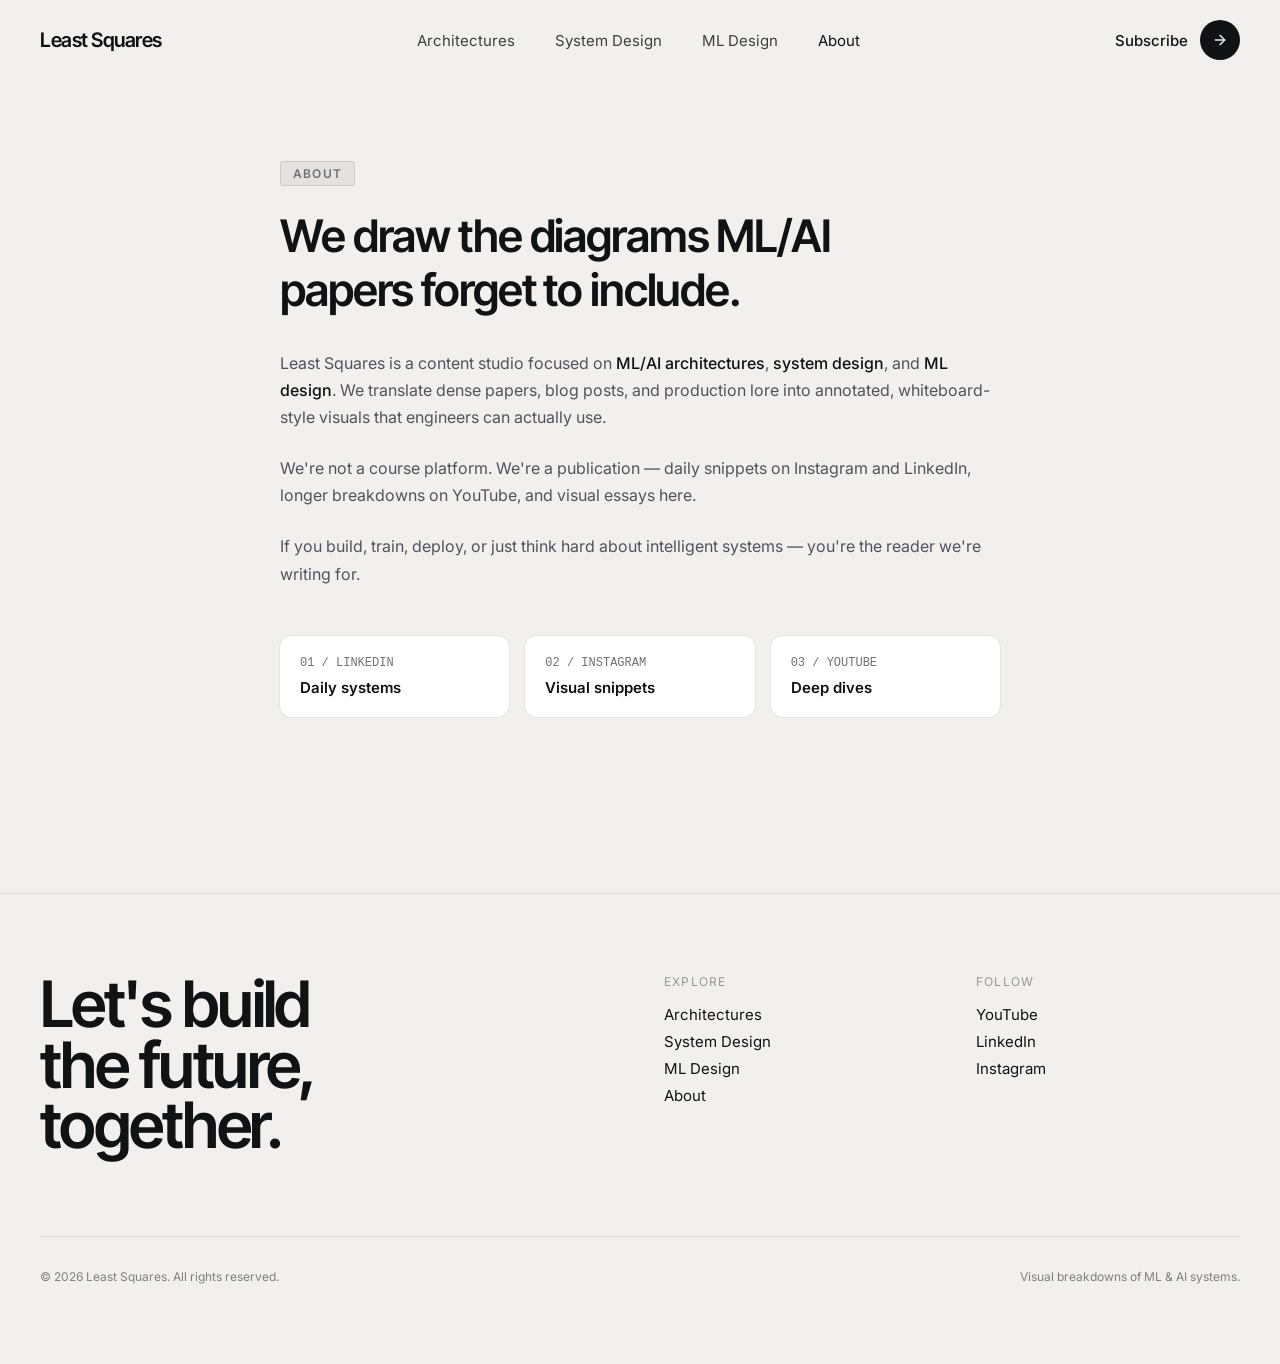
==== about.html @ 5fd036bb "[Revamped]: Revamp entire website" ====
<!DOCTYPE html>
<html lang="en">
<head>
  <meta charset="UTF-8" />
  <meta name="viewport" content="width=device-width, initial-scale=1.0" />
  <title>About — Least Squares</title>
  <meta name="description" content="Least Squares is a visual content brand for ML/AI engineers — architectures, system design and ML design, broken down on whiteboards." />
  <meta property="og:title" content="About — Least Squares" />
  <meta property="og:description" content="Visual ML/AI content for engineers and researchers." />
  <meta property="og:url" content="/about" />
  <link rel="canonical" href="/about" />
  <link rel="stylesheet" href="styles.css" />
</head>
<body>

<!-- HEADER -->
<header class="site-header">
  <div class="inner">
    <a href="index.html" class="logo font-display">Least Squares</a>
    <nav>
      <a href="architectures.html">Architectures</a>
      <a href="system-design.html">System Design</a>
      <a href="ml-design.html">ML Design</a>
      <a href="about.html" class="active">About</a>
    </nav>
    <a href="https://www.youtube.com/" target="_blank" rel="noreferrer" class="subscribe-btn">
      <span class="subscribe-label">Subscribe</span>
      <span class="icon-circle">
        <svg class="icon-arrow-right" viewBox="0 0 24 24"><line x1="5" y1="12" x2="19" y2="12"/><polyline points="12 5 19 12 12 19"/></svg>
      </span>
    </a>
    <button class="mobile-menu-btn" id="menuBtn" aria-label="Toggle menu">
      <span></span><span></span><span></span>
    </button>
  </div>
  <nav class="mobile-nav" id="mobileNav">
    <a href="architectures.html">Architectures</a>
    <a href="system-design.html">System Design</a>
    <a href="ml-design.html">ML Design</a>
    <a href="about.html">About</a>
    <a href="https://www.youtube.com/" target="_blank" rel="noreferrer">Subscribe →</a>
  </nav>
</header>

<!-- MAIN -->
<div class="page-wrapper about-page">
  <main>
    <section>
      <div class="about-inner">
        <span class="about-badge">About</span>
        <h1>We draw the diagrams ML/AI papers forget to include.</h1>
        <div class="about-body">
          <p>
            Least Squares is a content studio focused on
            <span class="highlight">ML/AI architectures</span>,
            <span class="highlight">system design</span>, and
            <span class="highlight">ML design</span>. We translate dense papers, blog posts, and production lore into annotated, whiteboard-style visuals that engineers can actually use.
          </p>
          <p>
            We're not a course platform. We're a publication — daily snippets on Instagram and LinkedIn, longer breakdowns on YouTube, and visual essays here.
          </p>
          <p>
            If you build, train, deploy, or just think hard about intelligent systems — you're the reader we're writing for.
          </p>
        </div>

        <div class="about-channels">
          <a href="https://www.linkedin.com/" target="_blank" rel="noreferrer" class="channel-card">
            <div class="channel-num">01 / LINKEDIN</div>
            <div class="channel-label">Daily systems</div>
          </a>
          <a href="https://www.instagram.com/" target="_blank" rel="noreferrer" class="channel-card">
            <div class="channel-num">02 / INSTAGRAM</div>
            <div class="channel-label">Visual snippets</div>
          </a>
          <a href="https://www.youtube.com/" target="_blank" rel="noreferrer" class="channel-card">
            <div class="channel-num">03 / YOUTUBE</div>
            <div class="channel-label">Deep dives</div>
          </a>
        </div>
      </div>
    </section>
  </main>

  <!-- FOOTER -->
  <footer class="site-footer">
    <div class="inner">
      <div class="footer-grid">
        <div class="footer-brand">
          <h2 class="font-display">Let's build<br>the future,<br>together.</h2>
        </div>
        <div class="footer-col">
          <p class="footer-col-label">Explore</p>
          <ul>
            <li><a href="architectures.html">Architectures</a></li>
            <li><a href="system-design.html">System Design</a></li>
            <li><a href="ml-design.html">ML Design</a></li>
            <li><a href="about.html">About</a></li>
          </ul>
        </div>
        <div class="footer-col">
          <p class="footer-col-label">Follow</p>
          <ul>
            <li><a href="https://www.youtube.com/" target="_blank" rel="noreferrer">YouTube</a></li>
            <li><a href="https://www.linkedin.com/" target="_blank" rel="noreferrer">LinkedIn</a></li>
            <li><a href="https://www.instagram.com/" target="_blank" rel="noreferrer">Instagram</a></li>
          </ul>
        </div>
      </div>
      <div class="footer-bottom">
        <p id="footer-year">© 2026 Least Squares. All rights reserved.</p>
        <p>Visual breakdowns of ML &amp; AI systems.</p>
      </div>
    </div>
  </footer>
</div>

<script>
  document.getElementById('menuBtn').addEventListener('click', function() {
    document.getElementById('mobileNav').classList.toggle('open');
  });
  document.getElementById('footer-year').textContent =
    '© ' + new Date().getFullYear() + ' Least Squares. All rights reserved.';
</script>
</body>
</html>
---- styles.css ----
@import url("https://fonts.googleapis.com/css2?family=Inter+Tight:wght@400;500;600;700;800&family=Inter:wght@400;500;600&display=swap");

*, *::before, *::after {
  box-sizing: border-box;
  margin: 0;
  padding: 0;
}

:root {
  --ink: oklch(0.18 0.005 270);
  --paper: oklch(0.955 0.003 80);
  --muted-paper: oklch(0.92 0.004 80);
  --marker: oklch(0.55 0.005 270);
  --border: oklch(0.86 0.004 80);
  --font-sans: "Inter", ui-sans-serif, system-ui, sans-serif;
  --font-display: "Inter Tight", ui-sans-serif, system-ui, sans-serif;
  --radius: 0.625rem;
}

html, body {
  background-color: var(--paper);
  color: var(--ink);
  font-family: var(--font-sans);
  -webkit-font-smoothing: antialiased;
  min-height: 100vh;
}

a {
  color: inherit;
  text-decoration: none;
}

img {
  display: block;
  max-width: 100%;
}

ul {
  list-style: none;
}

/* Utilities */
.font-display {
  font-family: var(--font-display);
  letter-spacing: -0.025em;
}

.editorial-headline {
  font-family: var(--font-display);
  font-weight: 600;
  letter-spacing: -0.04em;
  line-height: 0.95;
}

/* --- HEADER --- */
.site-header {
  width: 100%;
  position: sticky;
  top: 0;
  z-index: 50;
  background: color-mix(in oklch, var(--paper) 85%, transparent);
  backdrop-filter: blur(12px);
  -webkit-backdrop-filter: blur(12px);
  border-bottom: 1px solid transparent;
}

.site-header .inner {
  max-width: 1400px;
  margin: 0 auto;
  padding: 0 2.5rem;
  height: 5rem;
  display: flex;
  align-items: center;
  justify-content: space-between;
}

.site-header .logo {
  font-family: var(--font-display);
  font-size: 1.25rem;
  font-weight: 600;
  letter-spacing: -0.025em;
}

.site-header .inner nav {
  display: flex;
  align-items: center;
  gap: 2.5rem;
  font-size: 0.9375rem;
  color: color-mix(in oklch, var(--ink) 80%, transparent);
}

.site-header .inner nav a:hover {
  color: var(--ink);
  transition: color 0.15s;
}

.site-header .inner nav a.active {
  color: var(--ink);
}

.site-header .subscribe-btn {
  display: flex;
  align-items: center;
  gap: 0.75rem;
  font-size: 0.9375rem;
  font-weight: 500;
}

.site-header .subscribe-btn .icon-circle {
  width: 2.5rem;
  height: 2.5rem;
  border-radius: 50%;
  background: var(--ink);
  color: var(--paper);
  display: flex;
  align-items: center;
  justify-content: center;
  transition: transform 0.2s;
  flex-shrink: 0;
}

.site-header .subscribe-btn:hover .icon-circle {
  transform: rotate(-25deg);
}

/* Mobile nav toggle — hidden on desktop, shown only in mobile breakpoint */
.mobile-menu-btn {
  display: none;
  background: none;
  border: none;
  cursor: pointer;
  flex-direction: column;
  gap: 5px;
  padding: 4px;
}

@media (min-width: 769px) {
  .mobile-menu-btn {
    display: none !important;
  }
}

.mobile-menu-btn span {
  display: block;
  width: 22px;
  height: 2px;
  background: var(--ink);
  transition: all 0.3s;
}

.mobile-nav {
  display: none;
  flex-direction: column;
  padding: 1rem 1.5rem 1.5rem;
  border-top: 1px solid color-mix(in oklch, var(--ink) 10%, transparent);
  gap: 0.75rem;
}

.mobile-nav a {
  font-size: 1rem;
  color: var(--ink);
  padding: 0.25rem 0;
}

@media (max-width: 768px) {
  .mobile-nav.open {
    display: flex;
  }
}

/* --- FOOTER --- */
.site-footer {
  margin-top: 6rem;
  border-top: 1px solid color-mix(in oklch, var(--ink) 10%, transparent);
}

.site-footer .inner {
  max-width: 1400px;
  margin: 0 auto;
  padding: 5rem 2.5rem;
}

.site-footer .footer-grid {
  display: grid;
  grid-template-columns: repeat(12, 1fr);
  gap: 3rem;
}

.site-footer .footer-brand {
  grid-column: span 6;
}

.site-footer .footer-brand h2 {
  font-family: var(--font-display);
  font-size: clamp(2.5rem, 5vw, 4.5rem);
  font-weight: 600;
  letter-spacing: -0.04em;
  line-height: 0.95;
}

.site-footer .footer-col {
  grid-column: span 3;
}

.site-footer .footer-col-label {
  font-size: 0.75rem;
  text-transform: uppercase;
  letter-spacing: 0.1em;
  color: color-mix(in oklch, var(--ink) 40%, transparent);
  margin-bottom: 1rem;
}

.site-footer .footer-col ul {
  display: flex;
  flex-direction: column;
  gap: 0.5rem;
  font-size: 0.9375rem;
}

.site-footer .footer-col ul a:hover {
  text-decoration: underline;
  text-underline-offset: 4px;
}

.site-footer .footer-bottom {
  margin-top: 5rem;
  padding-top: 2rem;
  border-top: 1px solid color-mix(in oklch, var(--ink) 10%, transparent);
  display: flex;
  justify-content: space-between;
  gap: 1rem;
  font-size: 0.75rem;
  color: color-mix(in oklch, var(--ink) 50%, transparent);
}

/* --- HOME PAGE --- */
.page-wrapper {
  min-height: 100vh;
}

/* Hero */
.hero {
  position: relative;
}

.hero .inner {
  max-width: 1400px;
  margin: 0 auto;
  padding: 7rem 2.5rem 10rem;
}

.hero .eyebrow {
  font-size: 0.75rem;
  text-transform: uppercase;
  letter-spacing: 0.25em;
  color: color-mix(in oklch, var(--ink) 50%, transparent);
  margin-bottom: 3rem;
}

.hero h1 {
  font-size: clamp(12vw, 14vw, 200px);
  line-height: 0.92;
  font-family: var(--font-display);
  font-weight: 600;
  letter-spacing: -0.04em;
}

.hero .hero-bottom {
  margin-top: 5rem;
  display: grid;
  grid-template-columns: repeat(12, 1fr);
  gap: 2.5rem;
  align-items: end;
}

.hero .hero-right {
  grid-column: 7 / 13;
}

.hero .hero-desc {
  font-size: 1.1875rem;
  color: color-mix(in oklch, var(--ink) 70%, transparent);
  line-height: 1.4;
  text-wrap: pretty;
}

.hero .hero-actions {
  margin-top: 2rem;
  display: flex;
  align-items: center;
  gap: 1.5rem;
}

.hero .yt-link {
  display: inline-flex;
  align-items: center;
  gap: 0.75rem;
  font-size: 0.9375rem;
  font-weight: 500;
}

.hero .yt-link .icon-circle {
  width: 2.75rem;
  height: 2.75rem;
  border-radius: 50%;
  background: var(--ink);
  color: var(--paper);
  display: flex;
  align-items: center;
  justify-content: center;
  transition: transform 0.2s;
  flex-shrink: 0;
}

.hero .yt-link:hover .icon-circle {
  transform: rotate(-25deg);
}

.hero .about-link {
  font-size: 0.9375rem;
  text-decoration: underline;
  text-underline-offset: 4px;
  text-decoration-color: color-mix(in oklch, var(--ink) 30%, transparent);
}

.hero .about-link:hover {
  text-decoration-color: var(--ink);
}

/* Marquee */
.marquee-band {
  border-top: 1px solid color-mix(in oklch, var(--ink) 10%, transparent);
  border-bottom: 1px solid color-mix(in oklch, var(--ink) 10%, transparent);
  overflow: hidden;
}

.marquee-inner {
  display: flex;
  gap: 3rem;
  padding: 1.5rem 0;
  white-space: nowrap;
  animation: scroll 40s linear infinite;
}

.marquee-item {
  font-family: var(--font-display);
  font-size: 1.5rem;
  font-weight: 500;
  color: color-mix(in oklch, var(--ink) 80%, transparent);
  display: inline-flex;
  align-items: center;
  gap: 3rem;
  letter-spacing: -0.025em;
}

.marquee-dot {
  display: inline-block;
  width: 0.5rem;
  height: 0.5rem;
  border-radius: 50%;
  background: color-mix(in oklch, var(--ink) 30%, transparent);
}

@keyframes scroll {
  from { transform: translateX(0); }
  to { transform: translateX(-33.333%); }
}

/* Pillars */
.pillars-section {
  max-width: 1400px;
  margin: 0 auto;
  padding: 7rem 2.5rem 10rem;
}

.pillars-header {
  display: grid;
  grid-template-columns: repeat(12, 1fr);
  gap: 3rem;
  margin-bottom: 5rem;
}

.pillars-label {
  grid-column: span 3;
  font-size: 0.75rem;
  text-transform: uppercase;
  letter-spacing: 0.25em;
  color: color-mix(in oklch, var(--ink) 50%, transparent);
}

.pillars-headline {
  grid-column: span 9;
  font-family: var(--font-display);
  font-size: clamp(2.5rem, 5vw, 4.5rem);
  font-weight: 600;
  letter-spacing: -0.04em;
  line-height: 0.95;
}

.pillars-headline .muted {
  color: color-mix(in oklch, var(--ink) 40%, transparent);
}

.pillars-list {
  border-top: 1px solid color-mix(in oklch, var(--ink) 10%, transparent);
  border-bottom: 1px solid color-mix(in oklch, var(--ink) 10%, transparent);
}

.pillar-row {
  display: grid;
  grid-template-columns: repeat(12, 1fr);
  gap: 1.5rem;
  padding: 3rem 0.5rem;
  margin: 0 -0.5rem;
  align-items: baseline;
  border-bottom: 1px solid color-mix(in oklch, var(--ink) 10%, transparent);
  transition: background 0.15s;
  cursor: pointer;
  text-decoration: none;
}

.pillar-row:last-child {
  border-bottom: none;
}

.pillar-row:hover {
  background: color-mix(in oklch, var(--muted-paper) 40%, transparent);
}

.pillar-num {
  grid-column: span 1;
  font-family: var(--font-display);
  font-size: 0.875rem;
  color: color-mix(in oklch, var(--ink) 40%, transparent);
  letter-spacing: -0.025em;
}

.pillar-title {
  grid-column: span 5;
  font-family: var(--font-display);
  font-size: clamp(1.75rem, 3.5vw, 3rem);
  font-weight: 600;
  letter-spacing: -0.04em;
  line-height: 1;
}

.pillar-body {
  grid-column: span 5;
  font-size: 1rem;
  color: color-mix(in oklch, var(--ink) 60%, transparent);
  text-wrap: pretty;
}

.pillar-arrow {
  grid-column: span 1;
  display: flex;
  justify-content: flex-end;
}

.pillar-arrow svg {
  width: 1.5rem;
  height: 1.5rem;
  color: color-mix(in oklch, var(--ink) 40%, transparent);
  transition: color 0.15s, transform 0.15s;
}

.pillar-row:hover .pillar-arrow svg {
  color: var(--ink);
  transform: translate(4px, -4px);
}

/* Essays */
.essays-section {
  max-width: 1400px;
  margin: 0 auto;
  padding: 0 2.5rem 7rem;
}

.essays-header {
  display: flex;
  align-items: flex-end;
  justify-content: space-between;
  margin-bottom: 4rem;
}

.essays-header h2 {
  font-family: var(--font-display);
  font-size: clamp(2.5rem, 4vw, 3.75rem);
  font-weight: 600;
  letter-spacing: -0.04em;
  line-height: 0.95;
}

.essays-header .recent-label {
  font-size: 0.75rem;
  text-transform: uppercase;
  letter-spacing: 0.25em;
  color: color-mix(in oklch, var(--ink) 50%, transparent);
}

.essays-grid {
  display: grid;
  grid-template-columns: repeat(2, 1fr);
  gap: 4rem;
}

.essay-card {
  cursor: pointer;
}

.essay-img-wrap {
  aspect-ratio: 4/3;
  overflow: hidden;
  background: var(--muted-paper);
  margin-bottom: 1.5rem;
  border-radius: 2px;
}

.essay-img-wrap img {
  width: 100%;
  height: 100%;
  object-fit: cover;
  transition: transform 0.7s;
}

.essay-card:hover .essay-img-wrap img {
  transform: scale(1.03);
}

.essay-tag {
  font-size: 0.75rem;
  text-transform: uppercase;
  letter-spacing: 0.25em;
  color: color-mix(in oklch, var(--ink) 50%, transparent);
  margin-bottom: 0.75rem;
}

.essay-title {
  font-family: var(--font-display);
  font-size: clamp(1.375rem, 2vw, 1.875rem);
  font-weight: 600;
  letter-spacing: -0.025em;
  margin-bottom: 0.75rem;
  line-height: 1.2;
  transition: text-decoration 0.15s;
}

.essay-card:hover .essay-title {
  text-decoration: underline;
  text-underline-offset: 4px;
  text-decoration-thickness: 1px;
}

.essay-body {
  font-size: 1rem;
  color: color-mix(in oklch, var(--ink) 60%, transparent);
  max-width: 50ch;
}

/* Video Section */
.video-section {
  background: var(--ink);
  color: var(--paper);
}

.video-section .inner {
  max-width: 1400px;
  margin: 0 auto;
  padding: 7rem 2.5rem 10rem;
}

.video-section .video-header {
  display: grid;
  grid-template-columns: repeat(12, 1fr);
  gap: 3rem;
  margin-bottom: 4rem;
}

.video-section .video-label {
  grid-column: span 3;
  font-size: 0.75rem;
  text-transform: uppercase;
  letter-spacing: 0.25em;
  color: color-mix(in oklch, var(--paper) 50%, transparent);
}

.video-section .video-headline {
  grid-column: span 9;
  font-family: var(--font-display);
  font-size: clamp(2.5rem, 5vw, 4.5rem);
  font-weight: 600;
  letter-spacing: -0.04em;
  line-height: 0.95;
}

.video-grid {
  display: grid;
  grid-template-columns: repeat(4, 1fr);
  gap: 1.5rem;
}

.video-card {
  display: block;
  text-decoration: none;
  color: var(--paper);
}

.video-thumb {
  aspect-ratio: 16/9;
  overflow: hidden;
  background: color-mix(in oklch, var(--paper) 10%, transparent);
  border-radius: 2px;
  position: relative;
  margin-bottom: 1rem;
}

.video-thumb img {
  width: 100%;
  height: 100%;
  object-fit: cover;
  transition: transform 0.5s;
}

.video-card:hover .video-thumb img {
  transform: scale(1.04);
}

.video-duration {
  position: absolute;
  bottom: 0.5rem;
  right: 0.5rem;
  font-size: 0.625rem;
  font-weight: 500;
  padding: 0.25rem 0.5rem;
  background: color-mix(in oklch, var(--ink) 80%, transparent);
  color: var(--paper);
  border-radius: 3px;
}

.video-title {
  font-size: 0.875rem;
  font-weight: 500;
}

.video-card:hover .video-title {
  text-decoration: underline;
  text-underline-offset: 4px;
}

.video-cta {
  margin-top: 4rem;
}

.video-cta a {
  display: inline-flex;
  align-items: center;
  gap: 0.75rem;
  font-size: 0.9375rem;
  color: var(--paper);
  text-decoration: none;
}

.video-cta .icon-circle {
  width: 2.75rem;
  height: 2.75rem;
  border-radius: 50%;
  background: var(--paper);
  color: var(--ink);
  display: flex;
  align-items: center;
  justify-content: center;
  transition: transform 0.2s;
  flex-shrink: 0;
}

.video-cta a:hover .icon-circle {
  transform: rotate(-25deg);
}

/* Social / Newsletter CTA */
.social-section {
  max-width: 1400px;
  margin: 0 auto;
  padding: 7rem 2.5rem 10rem;
}

.social-section .social-grid {
  display: grid;
  grid-template-columns: repeat(12, 1fr);
  gap: 3rem;
  align-items: end;
}

.social-section .social-left {
  grid-column: span 8;
}

.social-section .social-eyebrow {
  font-size: 0.75rem;
  text-transform: uppercase;
  letter-spacing: 0.25em;
  color: color-mix(in oklch, var(--ink) 50%, transparent);
  margin-bottom: 1.5rem;
}

.social-section .social-headline {
  font-family: var(--font-display);
  font-size: clamp(3rem, 6vw, 5rem);
  font-weight: 600;
  letter-spacing: -0.04em;
  line-height: 0.95;
}

.social-section .social-desc {
  margin-top: 2rem;
  font-size: 1.125rem;
  color: color-mix(in oklch, var(--ink) 70%, transparent);
  max-width: 50ch;
}

.social-section .social-right {
  grid-column: span 4;
  display: flex;
  flex-direction: column;
  gap: 1rem;
}

.social-link {
  display: flex;
  align-items: center;
  justify-content: space-between;
  border: 1px solid color-mix(in oklch, var(--ink) 15%, transparent);
  border-radius: 9999px;
  padding: 0.5rem 0.5rem 0.5rem 1.5rem;
  transition: border-color 0.2s;
  text-decoration: none;
  color: var(--ink);
}

.social-link:hover {
  border-color: var(--ink);
}

.social-link span {
  font-size: 1rem;
  font-weight: 500;
}

.social-link .icon-circle {
  width: 2.5rem;
  height: 2.5rem;
  border-radius: 50%;
  background: var(--ink);
  color: var(--paper);
  display: flex;
  align-items: center;
  justify-content: center;
  transition: transform 0.2s;
  flex-shrink: 0;
}

.social-link:hover .icon-circle {
  transform: rotate(-25deg);
}

/* --- ABOUT PAGE --- */
.about-page .about-inner {
  max-width: 48rem;
  margin: 0 auto;
  padding: 5rem 1.5rem;
}

.about-badge {
  display: inline-block;
  padding: 0.25rem 0.75rem;
  background: color-mix(in oklch, var(--marker) 10%, transparent);
  color: var(--marker);
  font-size: 0.75rem;
  font-weight: 600;
  letter-spacing: 0.1em;
  text-transform: uppercase;
  border: 1px solid color-mix(in oklch, var(--marker) 20%, transparent);
  margin-bottom: 1.5rem;
  border-radius: 3px;
}

.about-page h1 {
  font-family: var(--font-display);
  font-size: clamp(1.875rem, 3.5vw, 3rem);
  font-weight: 600;
  line-height: 1.2;
  letter-spacing: -0.025em;
  margin-bottom: 2rem;
  text-wrap: balance;
}

.about-page .about-body {
  display: flex;
  flex-direction: column;
  gap: 1.5rem;
  color: #52525b;
  font-size: 1rem;
  line-height: 1.7;
  text-wrap: pretty;
}

.about-page .about-body .highlight {
  color: var(--ink);
  font-weight: 500;
}

.about-channels {
  margin-top: 3rem;
  display: grid;
  grid-template-columns: repeat(3, 1fr);
  gap: 1rem;
}

.channel-card {
  display: block;
  padding: 1.25rem;
  border-radius: calc(var(--radius) + 2px);
  box-shadow: 0 0 0 1px rgba(0,0,0,0.05);
  background: white;
  text-decoration: none;
  color: var(--ink);
  transition: box-shadow 0.2s;
}

.channel-card:hover {
  box-shadow: 0 0 0 1px color-mix(in oklch, var(--marker) 30%, transparent);
}

.channel-card .channel-num {
  font-family: monospace;
  font-size: 0.75rem;
  color: var(--marker);
  margin-bottom: 0.5rem;
}

.channel-card .channel-label {
  font-weight: 600;
  font-size: 0.9375rem;
}

/* --- TOPIC PAGE --- */
.topic-page .topic-hero {
  max-width: 1400px;
  margin: 0 auto;
  padding: 4rem 2.5rem 5rem;
}

.topic-eyebrow {
  font-size: 0.75rem;
  text-transform: uppercase;
  letter-spacing: 0.25em;
  color: color-mix(in oklch, var(--ink) 50%, transparent);
  margin-bottom: 2.5rem;
}

.topic-page h1 {
  font-family: var(--font-display);
  font-size: clamp(4rem, 9vw, 8rem);
  font-weight: 600;
  letter-spacing: -0.04em;
  line-height: 0.92;
  margin-bottom: 3rem;
}

.topic-intro {
  font-size: 1.125rem;
  color: color-mix(in oklch, var(--ink) 70%, transparent);
  max-width: 60ch;
  text-wrap: pretty;
}

.topic-entries {
  max-width: 1400px;
  margin: 0 auto;
  padding: 0 2.5rem 8rem;
}

.topic-list {
  border-top: 1px solid color-mix(in oklch, var(--ink) 10%, transparent);
  border-bottom: 1px solid color-mix(in oklch, var(--ink) 10%, transparent);
}

.topic-entry {
  display: grid;
  grid-template-columns: repeat(12, 1fr);
  gap: 1.5rem;
  padding: 2.5rem 0 3.5rem;
  align-items: baseline;
  border-bottom: 1px solid color-mix(in oklch, var(--ink) 10%, transparent);
}

.topic-entry:last-child {
  border-bottom: none;
}

.entry-num {
  grid-column: span 1;
  font-family: var(--font-display);
  font-size: 0.875rem;
  color: color-mix(in oklch, var(--ink) 40%, transparent);
  letter-spacing: -0.025em;
}

.entry-title {
  grid-column: span 5;
  font-family: var(--font-display);
  font-size: clamp(1.375rem, 2.5vw, 2.25rem);
  font-weight: 600;
  letter-spacing: -0.04em;
  line-height: 1.1;
}

.entry-body {
  grid-column: span 6;
  font-size: 1rem;
  color: color-mix(in oklch, var(--ink) 60%, transparent);
  text-wrap: pretty;
  line-height: 1.6;
}

.topic-footer-note {
  font-size: 0.75rem;
  text-transform: uppercase;
  letter-spacing: 0.25em;
  color: color-mix(in oklch, var(--ink) 40%, transparent);
  margin-top: 3rem;
}

/* SVG Icons */
.icon-arrow-right {
  width: 1rem;
  height: 1rem;
  stroke: currentColor;
  fill: none;
  stroke-width: 2;
  stroke-linecap: round;
  stroke-linejoin: round;
}

.icon-arrow-up-right {
  width: 1.5rem;
  height: 1.5rem;
  stroke: currentColor;
  fill: none;
  stroke-width: 2;
  stroke-linecap: round;
  stroke-linejoin: round;
}

.icon-arrow-up-right-sm {
  width: 1rem;
  height: 1rem;
  stroke: currentColor;
  fill: none;
  stroke-width: 2;
  stroke-linecap: round;
  stroke-linejoin: round;
}

/* --- RESPONSIVE --- */
@media (max-width: 768px) {
  .site-header .inner {
    padding: 0 1.5rem;
  }

  .site-header .inner nav {
    display: none;
  }

  .site-header .subscribe-label {
    display: none;
  }

  .mobile-menu-btn {
    display: flex;
  }

  .hero .inner {
    padding: 4rem 1.5rem 6rem;
  }

  .hero h1 {
    font-size: 22vw;
  }

  .hero .hero-bottom {
    display: block;
    margin-top: 3rem;
  }

  .pillars-section {
    padding: 4rem 1.5rem 6rem;
  }

  .pillars-header {
    display: block;
    margin-bottom: 3rem;
  }

  .pillars-label {
    margin-bottom: 1rem;
    display: block;
  }

  .pillar-row {
    display: block;
    padding: 2rem 0.5rem;
  }

  .pillar-num { margin-bottom: 0.5rem; }
  .pillar-title { font-size: 2rem; margin-bottom: 0.75rem; }
  .pillar-body { font-size: 0.9375rem; }
  .pillar-arrow { display: none; }

  .essays-section {
    padding: 0 1.5rem 4rem;
  }

  .essays-grid {
    grid-template-columns: 1fr;
    gap: 2.5rem;
  }

  .video-section .inner {
    padding: 4rem 1.5rem 6rem;
  }

  .video-section .video-header {
    display: block;
    margin-bottom: 2.5rem;
  }

  .video-grid {
    grid-template-columns: repeat(2, 1fr);
  }

  .social-section {
    padding: 4rem 1.5rem 6rem;
  }

  .social-section .social-grid {
    display: block;
  }

  .social-section .social-right {
    margin-top: 2.5rem;
  }

  .site-footer .inner {
    padding: 3rem 1.5rem;
  }

  .site-footer .footer-grid {
    display: block;
  }

  .site-footer .footer-brand {
    margin-bottom: 2.5rem;
  }

  .site-footer .footer-col {
    margin-bottom: 2rem;
  }

  .site-footer .footer-bottom {
    flex-direction: column;
    margin-top: 2.5rem;
  }

  .about-channels {
    grid-template-columns: 1fr;
  }

  .topic-page .topic-hero {
    padding: 2.5rem 1.5rem 3rem;
  }

  .topic-entries {
    padding: 0 1.5rem 5rem;
  }

  .topic-entry {
    display: block;
    padding: 2rem 0;
  }

  .entry-num { margin-bottom: 0.5rem; }
  .entry-title { font-size: 1.5rem; margin-bottom: 0.75rem; }

  .marquee-item {
    font-size: 1.25rem;
  }
}

@media (max-width: 480px) {
  .video-grid {
    grid-template-columns: 1fr;
  }
}
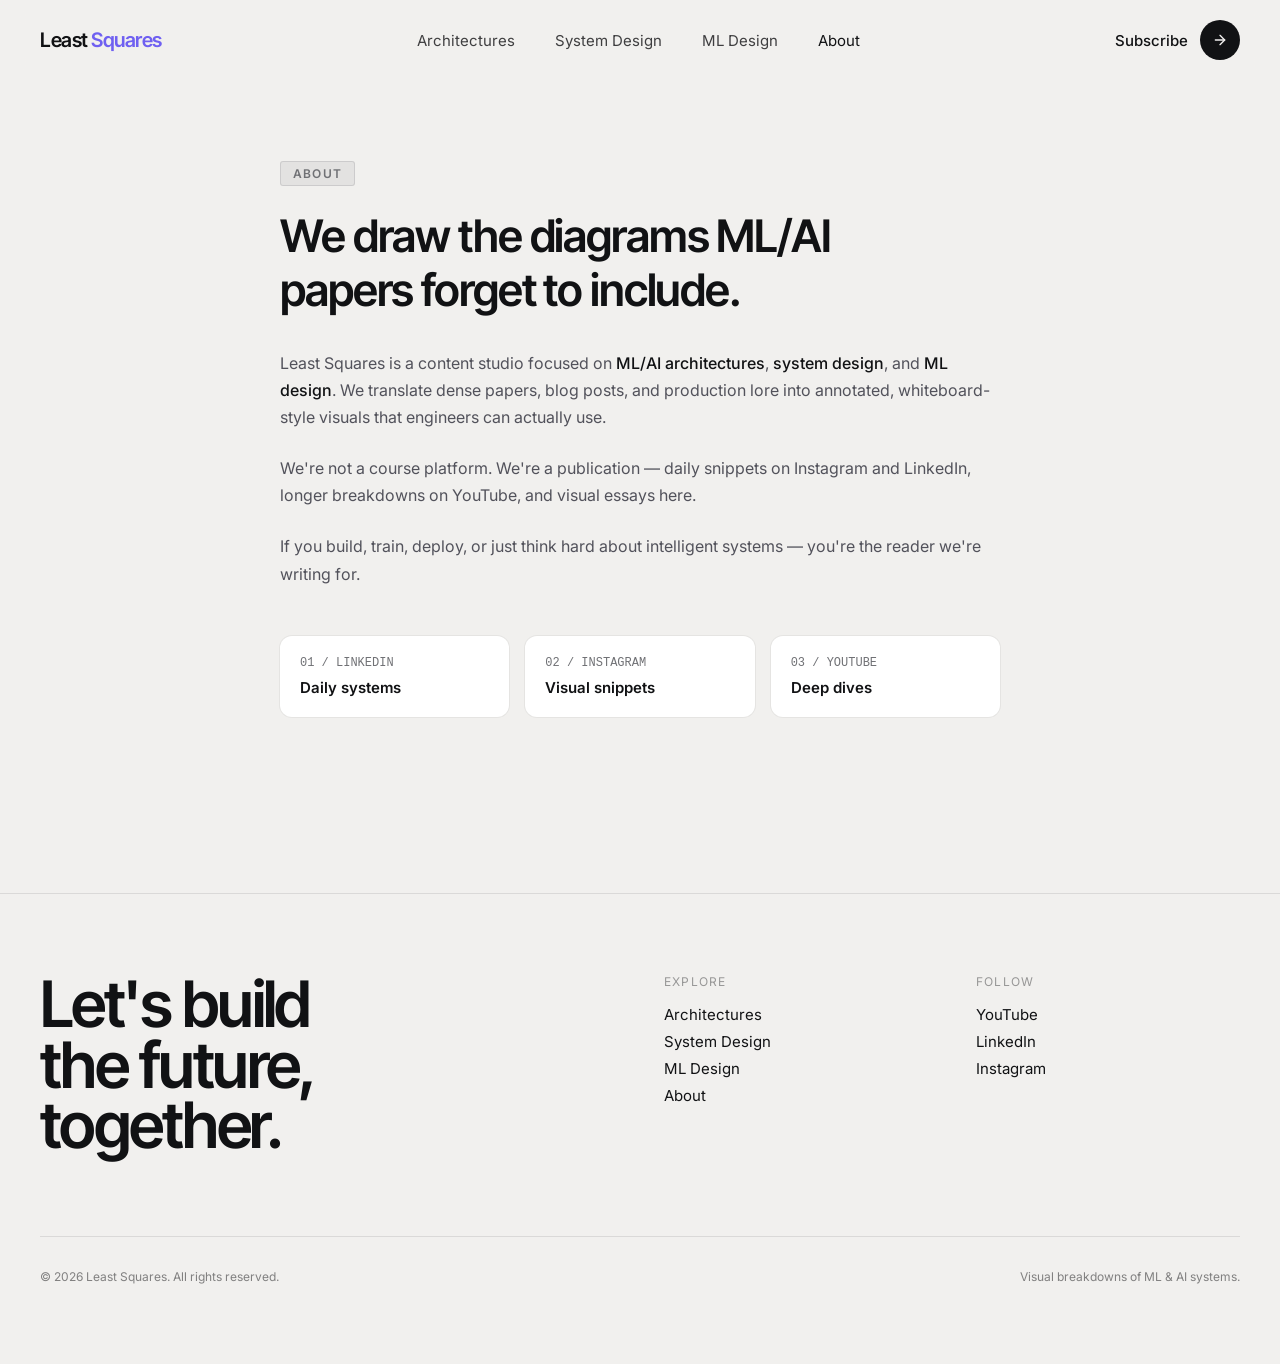
==== commit eaf54483: "[Upate]: Added brand color" ====
--- a/about.html
+++ b/about.html
@@ -16,7 +16,10 @@
 <!-- HEADER -->
 <header class="site-header">
   <div class="inner">
-    <a href="index.html" class="logo font-display">Least Squares</a>
+    <!-- <a href="index.html" class="logo font-display">Least Squares</a> -->
+    <a href="index.html" class="logo font-display">
+      Least <span class="brand-color">Squares</span>
+    </a>
     <nav>
       <a href="architectures.html">Architectures</a>
       <a href="system-design.html">System Design</a>
--- a/styles.css
+++ b/styles.css
@@ -1102,3 +1102,7 @@
     grid-template-columns: 1fr;
   }
 }
+
+.brand-color {
+  color: #6f60f1;
+}
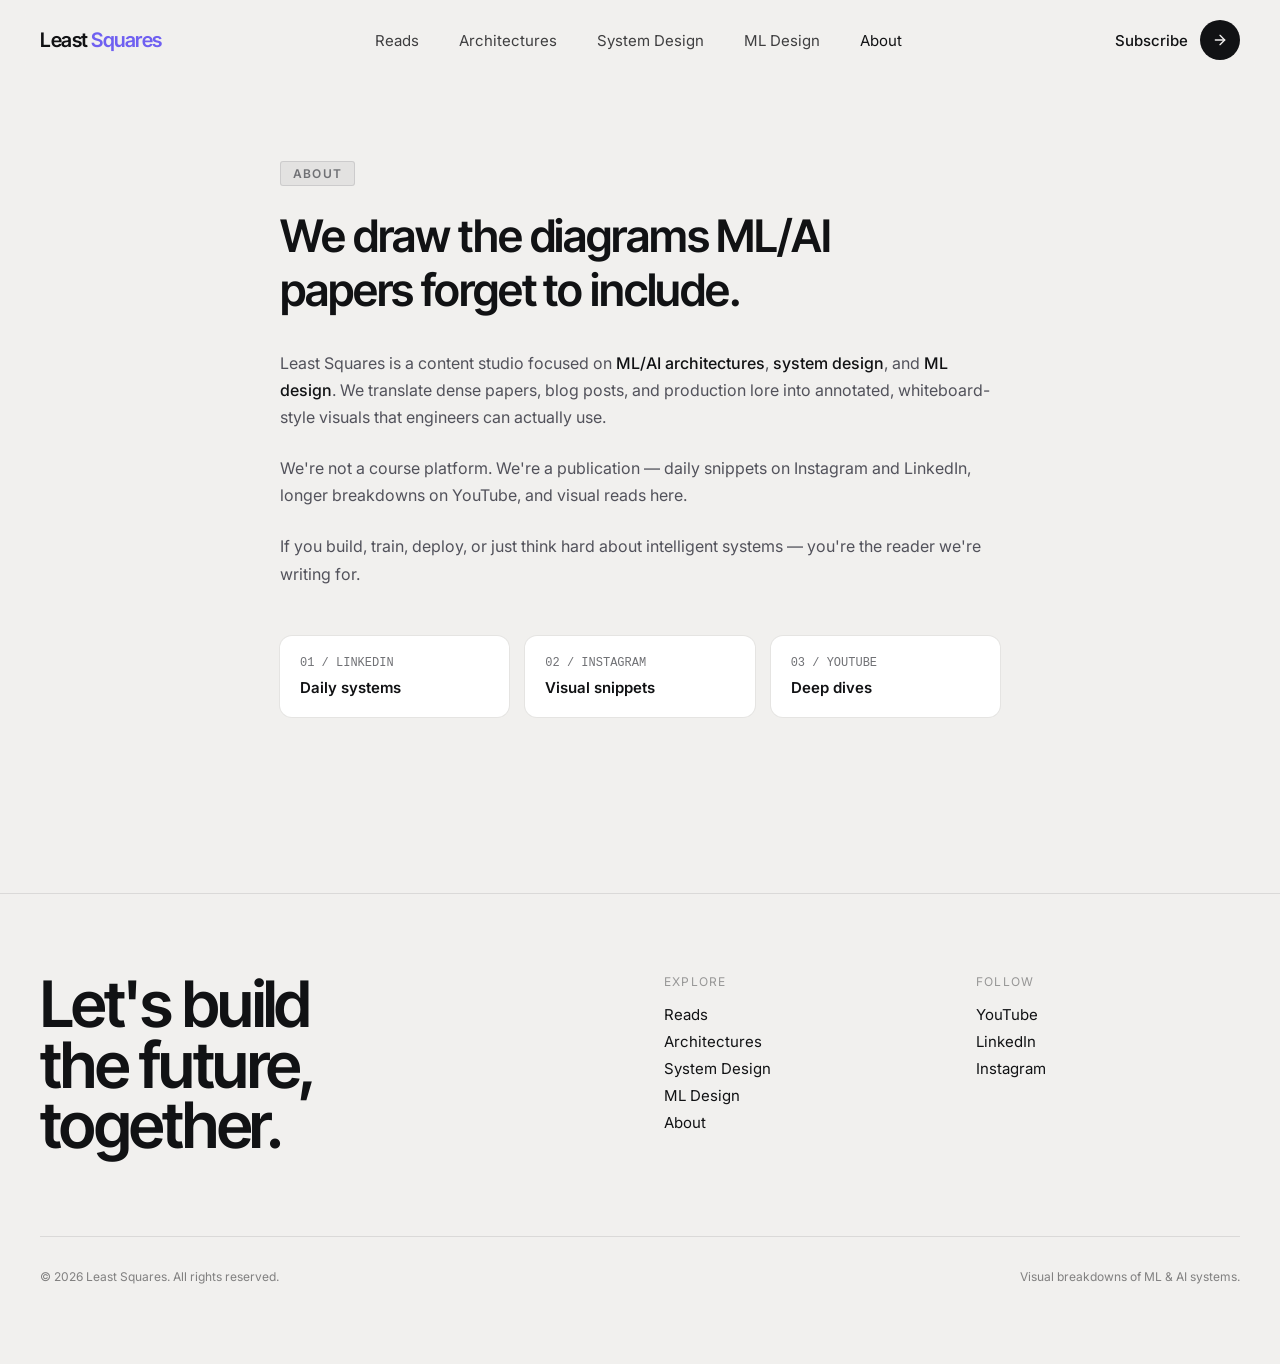
==== commit e844ab7b: "[Update]: Addition of blogs" ====
--- a/about.html
+++ b/about.html
@@ -21,6 +21,7 @@
       Least <span class="brand-color">Squares</span>
     </a>
     <nav>
+      <a href="reads.html">Reads</a>
       <a href="architectures.html">Architectures</a>
       <a href="system-design.html">System Design</a>
       <a href="ml-design.html">ML Design</a>
@@ -37,6 +38,7 @@
     </button>
   </div>
   <nav class="mobile-nav" id="mobileNav">
+    <a href="reads.html">Reads</a>
     <a href="architectures.html">Architectures</a>
     <a href="system-design.html">System Design</a>
     <a href="ml-design.html">ML Design</a>
@@ -60,7 +62,7 @@
             <span class="highlight">ML design</span>. We translate dense papers, blog posts, and production lore into annotated, whiteboard-style visuals that engineers can actually use.
           </p>
           <p>
-            We're not a course platform. We're a publication — daily snippets on Instagram and LinkedIn, longer breakdowns on YouTube, and visual essays here.
+            We're not a course platform. We're a publication — daily snippets on Instagram and LinkedIn, longer breakdowns on YouTube, and visual reads here.
           </p>
           <p>
             If you build, train, deploy, or just think hard about intelligent systems — you're the reader we're writing for.
@@ -95,6 +97,7 @@
         <div class="footer-col">
           <p class="footer-col-label">Explore</p>
           <ul>
+            <li><a href="reads.html">Reads</a></li>
             <li><a href="architectures.html">Architectures</a></li>
             <li><a href="system-design.html">System Design</a></li>
             <li><a href="ml-design.html">ML Design</a></li>
--- a/styles.css
+++ b/styles.css
@@ -51,6 +51,22 @@
   letter-spacing: -0.04em;
   line-height: 0.95;
 }
+
+.editorial-headline-gradient {
+  font-weight: 700;
+  background: linear-gradient(90deg, #111 0%, #111 40%, #6f60f1 50%, #111 60%, #111 100%);
+  background-size: 200% auto;
+  color: transparent;
+  -webkit-background-clip: text;
+  background-clip: text;
+  animation: shimmer 2.5s linear infinite;
+}
+
+@keyframes shimmer {
+  0% { background-position: 200% center; }
+  100% { background-position: 0% center; }
+}
+
 
 /* --- HEADER --- */
 .site-header {
@@ -469,21 +485,21 @@
   transform: translate(4px, -4px);
 }
 
-/* Essays */
-.essays-section {
+/* reads */
+.reads-section {
   max-width: 1400px;
   margin: 0 auto;
   padding: 0 2.5rem 7rem;
 }
 
-.essays-header {
+.reads-header {
   display: flex;
   align-items: flex-end;
   justify-content: space-between;
   margin-bottom: 4rem;
 }
 
-.essays-header h2 {
+.reads-header h2 {
   font-family: var(--font-display);
   font-size: clamp(2.5rem, 4vw, 3.75rem);
   font-weight: 600;
@@ -491,24 +507,24 @@
   line-height: 0.95;
 }
 
-.essays-header .recent-label {
+.reads-header .recent-label {
   font-size: 0.75rem;
   text-transform: uppercase;
   letter-spacing: 0.25em;
   color: color-mix(in oklch, var(--ink) 50%, transparent);
 }
 
-.essays-grid {
+.reads-grid {
   display: grid;
   grid-template-columns: repeat(2, 1fr);
   gap: 4rem;
 }
 
-.essay-card {
+.reads-card {
   cursor: pointer;
 }
 
-.essay-img-wrap {
+.reads-img-wrap {
   aspect-ratio: 4/3;
   overflow: hidden;
   background: var(--muted-paper);
@@ -516,18 +532,18 @@
   border-radius: 2px;
 }
 
-.essay-img-wrap img {
+.reads-img-wrap img {
   width: 100%;
   height: 100%;
   object-fit: cover;
   transition: transform 0.7s;
 }
 
-.essay-card:hover .essay-img-wrap img {
+.reads-card:hover .reads-img-wrap img {
   transform: scale(1.03);
 }
 
-.essay-tag {
+.reads-tag {
   font-size: 0.75rem;
   text-transform: uppercase;
   letter-spacing: 0.25em;
@@ -535,7 +551,7 @@
   margin-bottom: 0.75rem;
 }
 
-.essay-title {
+.reads-title {
   font-family: var(--font-display);
   font-size: clamp(1.375rem, 2vw, 1.875rem);
   font-weight: 600;
@@ -545,13 +561,13 @@
   transition: text-decoration 0.15s;
 }
 
-.essay-card:hover .essay-title {
+.reads-card:hover .reads-title {
   text-decoration: underline;
   text-underline-offset: 4px;
   text-decoration-thickness: 1px;
 }
 
-.essay-body {
+.reads-body {
   font-size: 1rem;
   color: color-mix(in oklch, var(--ink) 60%, transparent);
   max-width: 50ch;
@@ -931,6 +947,302 @@
   margin-top: 3rem;
 }
 
+/* --- BLOG POST PAGE --- */
+.blog-page .blog-hero {
+  max-width: 1400px;
+  margin: 0 auto;
+  padding: 4rem 2.5rem 0;
+}
+
+.blog-back {
+  display: inline-flex;
+  align-items: center;
+  gap: 0.5rem;
+  font-size: 0.875rem;
+  color: color-mix(in oklch, var(--ink) 50%, transparent);
+  text-decoration: none;
+  margin-bottom: 3rem;
+  transition: color 0.15s;
+}
+
+.blog-back:hover {
+  color: var(--ink);
+}
+
+.blog-back svg {
+  width: 1rem;
+  height: 1rem;
+  stroke: currentColor;
+  fill: none;
+  stroke-width: 2;
+  stroke-linecap: round;
+  stroke-linejoin: round;
+  transition: transform 0.15s;
+}
+
+.blog-back:hover svg {
+  transform: translateX(-3px);
+}
+
+.blog-meta-row {
+  display: flex;
+  align-items: center;
+  gap: 1.25rem;
+  margin-bottom: 2rem;
+}
+
+.blog-tag {
+  font-size: 0.75rem;
+  text-transform: uppercase;
+  letter-spacing: 0.2em;
+  font-weight: 600;
+  color: var(--marker);
+  background: color-mix(in oklch, var(--marker) 10%, transparent);
+  border: 1px solid color-mix(in oklch, var(--marker) 20%, transparent);
+  padding: 0.2rem 0.6rem;
+  border-radius: 3px;
+}
+
+.blog-date {
+  font-size: 0.875rem;
+  color: color-mix(in oklch, var(--ink) 45%, transparent);
+}
+
+.blog-read-time {
+  font-size: 0.875rem;
+  color: color-mix(in oklch, var(--ink) 45%, transparent);
+}
+
+.blog-meta-sep {
+  font-size: 0.875rem;
+  color: color-mix(in oklch, var(--ink) 25%, transparent);
+}
+
+.blog-page h1 {
+  font-family: var(--font-display);
+  font-size: clamp(2.25rem, 5vw, 4.5rem);
+  font-weight: 600;
+  letter-spacing: -0.04em;
+  line-height: 0.95;
+  max-width: 18ch;
+  margin-bottom: 2rem;
+}
+
+.blog-subtitle {
+  font-size: 1.1875rem;
+  color: color-mix(in oklch, var(--ink) 65%, transparent);
+  max-width: 55ch;
+  line-height: 1.5;
+  margin-bottom: 3rem;
+  text-wrap: pretty;
+}
+
+.blog-cover {
+  width: 100%;
+  aspect-ratio: 21/9;
+  overflow: hidden;
+  border-radius: 4px;
+  margin-top: 3rem;
+}
+
+.blog-cover img {
+  width: 100%;
+  height: 100%;
+  object-fit: cover;
+}
+
+/* Article body */
+.blog-body-wrap {
+  max-width: 1400px;
+  margin: 0 auto;
+  padding: 5rem 2.5rem 0;
+  display: grid;
+  grid-template-columns: 1fr minmax(0, 680px) 1fr;
+  gap: 0 3rem;
+}
+
+.blog-body-wrap .blog-sidebar-left {
+  /* table of contents or blank */
+}
+
+.blog-article {
+  grid-column: 2;
+  font-size: 1.0625rem;
+  line-height: 1.75;
+  color: color-mix(in oklch, var(--ink) 85%, transparent);
+}
+
+.blog-article > * + * {
+  margin-top: 1.75rem;
+}
+
+.blog-article h2 {
+  font-family: var(--font-display);
+  font-size: clamp(1.5rem, 2.5vw, 2rem);
+  font-weight: 600;
+  letter-spacing: -0.03em;
+  line-height: 1.1;
+  color: var(--ink);
+  margin-top: 3.5rem;
+  margin-bottom: 1rem;
+}
+
+.blog-article h3 {
+  font-family: var(--font-display);
+  font-size: 1.25rem;
+  font-weight: 600;
+  letter-spacing: -0.02em;
+  color: var(--ink);
+  margin-top: 2.5rem;
+  margin-bottom: 0.75rem;
+}
+
+.blog-article p {
+  text-wrap: pretty;
+}
+
+.blog-article strong {
+  font-weight: 600;
+  color: var(--ink);
+}
+
+.blog-article em {
+  font-style: italic;
+}
+
+.blog-article a {
+  text-decoration: underline;
+  text-underline-offset: 3px;
+  text-decoration-color: color-mix(in oklch, var(--ink) 30%, transparent);
+  transition: text-decoration-color 0.15s;
+}
+
+.blog-article a:hover {
+  text-decoration-color: var(--ink);
+}
+
+.blog-article ul,
+.blog-article ol {
+  padding-left: 1.5rem;
+}
+
+.blog-article ul {
+  list-style: disc;
+}
+
+.blog-article ol {
+  list-style: decimal;
+}
+
+.blog-article li {
+  margin-bottom: 0.5rem;
+}
+
+.blog-article blockquote {
+  border-left: 3px solid color-mix(in oklch, var(--ink) 15%, transparent);
+  padding: 0.5rem 0 0.5rem 1.5rem;
+  color: color-mix(in oklch, var(--ink) 60%, transparent);
+  font-style: italic;
+}
+
+/* Diagram / callout blocks */
+.blog-diagram {
+  margin: 2.5rem 0;
+  background: var(--muted-paper);
+  border: 1px solid var(--border);
+  border-radius: var(--radius);
+  overflow: hidden;
+}
+
+.blog-diagram img {
+  width: 100%;
+  height: auto;
+  display: block;
+}
+
+.blog-diagram figcaption {
+  padding: 0.75rem 1.25rem;
+  font-size: 0.8125rem;
+  color: color-mix(in oklch, var(--ink) 50%, transparent);
+  border-top: 1px solid var(--border);
+}
+
+.blog-callout {
+  background: color-mix(in oklch, var(--marker) 7%, transparent);
+  border: 1px solid color-mix(in oklch, var(--marker) 18%, transparent);
+  border-radius: var(--radius);
+  padding: 1.25rem 1.5rem;
+  font-size: 0.9375rem;
+  color: color-mix(in oklch, var(--ink) 80%, transparent);
+}
+
+.blog-callout strong {
+  color: var(--marker);
+}
+
+/* Divider */
+.blog-divider {
+  border: none;
+  border-top: 1px solid color-mix(in oklch, var(--ink) 10%, transparent);
+  margin: 3rem 0;
+}
+
+/* Related posts */
+.blog-related {
+  max-width: 1400px;
+  margin: 5rem auto 0;
+  padding: 4rem 2.5rem 0;
+  border-top: 1px solid color-mix(in oklch, var(--ink) 10%, transparent);
+}
+
+.blog-related h2 {
+  font-family: var(--font-display);
+  font-size: clamp(1.75rem, 3vw, 2.5rem);
+  font-weight: 600;
+  letter-spacing: -0.04em;
+  line-height: 0.95;
+  margin-bottom: 3rem;
+}
+
+.blog-related .reads-grid {
+  display: grid;
+  grid-template-columns: repeat(2, 1fr);
+  gap: 3rem;
+}
+
+/* Responsive */
+@media (max-width: 768px) {
+  .blog-page .blog-hero {
+    padding: 2rem 1.5rem 0;
+  }
+
+  .blog-page h1 {
+    font-size: 2.25rem;
+  }
+
+  .blog-cover {
+    aspect-ratio: 16/9;
+  }
+
+  .blog-body-wrap {
+    padding: 3rem 1.5rem 0;
+    grid-template-columns: 1fr;
+  }
+
+  .blog-article {
+    grid-column: 1;
+  }
+
+  .blog-related {
+    padding: 3rem 1.5rem 0;
+  }
+
+  .blog-related .reads-grid {
+    grid-template-columns: 1fr;
+    gap: 2rem;
+  }
+}
+
 /* SVG Icons */
 .icon-arrow-right {
   width: 1rem;
@@ -1017,11 +1329,11 @@
   .pillar-body { font-size: 0.9375rem; }
   .pillar-arrow { display: none; }
 
-  .essays-section {
+  .reads-section {
     padding: 0 1.5rem 4rem;
   }
 
-  .essays-grid {
+  .reads-grid {
     grid-template-columns: 1fr;
     gap: 2.5rem;
   }
@@ -1096,13 +1408,308 @@
     font-size: 1.25rem;
   }
 }
-
+.brand-color {
+  color: #6f60f1;
+}
 @media (max-width: 480px) {
   .video-grid {
     grid-template-columns: 1fr;
   }
 }
 
-.brand-color {
-  color: #6f60f1;
-}+/* --- BLOG / READA PAGE --- */
+.reads-page .reads-hero {
+  max-width: 1400px;
+  margin: 0 auto;
+  padding: 4rem 2.5rem 3rem;
+  border-bottom: 1px solid color-mix(in oklch, var(--ink) 10%, transparent);
+}
+
+.reads-page .reads-back {
+  display: inline-flex;
+  align-items: center;
+  gap: 0.5rem;
+  font-size: 0.875rem;
+  color: color-mix(in oklch, var(--ink) 50%, transparent);
+  text-decoration: none;
+  margin-bottom: 2.5rem;
+  transition: color 0.15s;
+}
+
+.reads-page .reads-back:hover {
+  color: var(--ink);
+}
+
+.reads-page .reads-back svg {
+  width: 1rem;
+  height: 1rem;
+  stroke: currentColor;
+  fill: none;
+  stroke-width: 2;
+  stroke-linecap: round;
+  stroke-linejoin: round;
+}
+
+.reads-page .reads-meta-top {
+  display: flex;
+  align-items: center;
+  gap: 1rem;
+  margin-bottom: 1.75rem;
+}
+
+.reads-page .reads-tag-pill {
+  display: inline-block;
+  font-size: 0.75rem;
+  text-transform: uppercase;
+  letter-spacing: 0.15em;
+  font-weight: 600;
+  padding: 0.25rem 0.75rem;
+  background: color-mix(in oklch, var(--ink) 8%, transparent);
+  border-radius: 9999px;
+  color: color-mix(in oklch, var(--ink) 70%, transparent);
+}
+
+.reads-page .reads-date {
+  font-size: 0.875rem;
+  color: color-mix(in oklch, var(--ink) 45%, transparent);
+}
+
+.reads-page h1 {
+  font-family: var(--font-display);
+  font-size: clamp(2.5rem, 5.5vw, 5rem);
+  font-weight: 600;
+  letter-spacing: -0.04em;
+  line-height: 0.95;
+  margin-bottom: 1.75rem;
+  max-width: 18ch;
+  text-wrap: balance;
+}
+
+.reads-page .reads-lede {
+  font-size: 1.25rem;
+  color: color-mix(in oklch, var(--ink) 65%, transparent);
+  max-width: 58ch;
+  line-height: 1.5;
+  text-wrap: pretty;
+  margin-bottom: 2rem;
+}
+
+.reads-page .reads-byline {
+  font-size: 0.875rem;
+  color: color-mix(in oklch, var(--ink) 45%, transparent);
+}
+
+/* Hero image */
+.reads-page .reads-cover {
+  max-width: 1400px;
+  margin: 0 auto;
+  padding: 0 2.5rem;
+}
+
+.reads-page .reads-cover img {
+  width: 100%;
+  max-height: 560px;
+  object-fit: cover;
+  display: block;
+  border-radius: 2px;
+}
+
+/* Content */
+.reads-page .reads-content {
+  max-width: 720px;
+  margin: 0 auto;
+  padding: 4rem 2.5rem 6rem;
+}
+
+.reads-page .reads-content h2 {
+  font-family: var(--font-display);
+  font-size: clamp(1.5rem, 2.5vw, 2rem);
+  font-weight: 600;
+  letter-spacing: -0.03em;
+  line-height: 1.15;
+  margin-top: 3.5rem;
+  margin-bottom: 1rem;
+}
+
+.reads-page .reads-content h3 {
+  font-family: var(--font-display);
+  font-size: 1.25rem;
+  font-weight: 600;
+  letter-spacing: -0.02em;
+  margin-top: 2.5rem;
+  margin-bottom: 0.75rem;
+}
+
+.reads-page .reads-content p {
+  font-size: 1.0625rem;
+  line-height: 1.75;
+  color: color-mix(in oklch, var(--ink) 80%, transparent);
+  margin-bottom: 1.5rem;
+  text-wrap: pretty;
+}
+
+.reads-page .reads-content strong {
+  color: var(--ink);
+  font-weight: 600;
+}
+
+.reads-page .reads-content ul,
+.reads-page .reads-content ol {
+  margin: 0 0 1.5rem 1.25rem;
+  display: flex;
+  flex-direction: column;
+  gap: 0.5rem;
+}
+
+.reads-page .reads-content ul {
+  list-style: disc;
+}
+
+.reads-page .reads-content ol {
+  list-style: decimal;
+}
+
+.reads-page .reads-content li {
+  font-size: 1.0625rem;
+  line-height: 1.75;
+  color: color-mix(in oklch, var(--ink) 80%, transparent);
+}
+
+/* Pull quote */
+.reads-page .reads-content blockquote {
+  border-left: 2px solid var(--ink);
+  margin: 2.5rem 0;
+  padding: 0.25rem 0 0.25rem 1.75rem;
+}
+
+.reads-page .reads-content blockquote p {
+  font-family: var(--font-display);
+  font-size: 1.375rem;
+  font-weight: 500;
+  letter-spacing: -0.02em;
+  line-height: 1.4;
+  color: var(--ink);
+  margin: 0;
+}
+
+/* Diagram / figure */
+.reads-page .reads-content figure {
+  margin: 3rem 0;
+}
+
+.reads-page .reads-content figure img {
+  width: 100%;
+  border-radius: 2px;
+  border: 1px solid color-mix(in oklch, var(--ink) 8%, transparent);
+}
+
+.reads-page .reads-content figcaption {
+  margin-top: 0.75rem;
+  font-size: 0.8125rem;
+  color: color-mix(in oklch, var(--ink) 45%, transparent);
+  text-align: center;
+}
+
+/* Callout box */
+.reads-callout {
+  background: var(--muted-paper);
+  border-radius: var(--radius);
+  padding: 1.5rem 1.75rem;
+  margin: 2.5rem 0;
+}
+
+.reads-callout p {
+  margin: 0 !important;
+  font-size: 1rem !important;
+  color: color-mix(in oklch, var(--ink) 75%, transparent) !important;
+}
+
+.reads-callout strong {
+  display: block;
+  margin-bottom: 0.375rem;
+  font-size: 0.875rem;
+  text-transform: uppercase;
+  letter-spacing: 0.1em;
+  color: color-mix(in oklch, var(--ink) 50%, transparent) !important;
+  font-weight: 600;
+}
+
+/* Divider */
+.reads-page .reads-content hr {
+  border: none;
+  border-top: 1px solid color-mix(in oklch, var(--ink) 10%, transparent);
+  margin: 3rem 0;
+}
+
+/* Post nav */
+.reads-page .reads-post-nav {
+  max-width: 1400px;
+  margin: 0 auto;
+  padding: 3rem 2.5rem 5rem;
+  border-top: 1px solid color-mix(in oklch, var(--ink) 10%, transparent);
+  display: flex;
+  justify-content: space-between;
+  gap: 2rem;
+}
+
+.reads-page .post-nav-link {
+  display: flex;
+  flex-direction: column;
+  gap: 0.375rem;
+  text-decoration: none;
+  color: var(--ink);
+  max-width: 40%;
+}
+
+.reads-page .post-nav-link.next {
+  text-align: right;
+  margin-left: auto;
+}
+
+.reads-page .post-nav-label {
+  font-size: 0.75rem;
+  text-transform: uppercase;
+  letter-spacing: 0.15em;
+  color: color-mix(in oklch, var(--ink) 45%, transparent);
+}
+
+.reads-page .post-nav-title {
+  font-family: var(--font-display);
+  font-size: 1.125rem;
+  font-weight: 600;
+  letter-spacing: -0.02em;
+  line-height: 1.2;
+  transition: text-decoration 0.15s;
+}
+
+.reads-page .post-nav-link:hover .post-nav-title {
+  text-decoration: underline;
+  text-underline-offset: 4px;
+}
+
+/* Responsive reads */
+@media (max-width: 768px) {
+  .reads-page .reads-hero {
+    padding: 2.5rem 1.5rem 2rem;
+  }
+
+  .reads-page .reads-cover {
+    padding: 0 1.5rem;
+  }
+
+  .reads-page .reads-content {
+    padding: 2.5rem 1.5rem 4rem;
+  }
+
+  .reads-page .reads-post-nav {
+    padding: 2rem 1.5rem 3rem;
+    flex-direction: column;
+    gap: 1.5rem;
+  }
+
+  .reads-page .post-nav-link,
+  .reads-page .post-nav-link.next {
+    max-width: 100%;
+    text-align: left;
+  }
+}
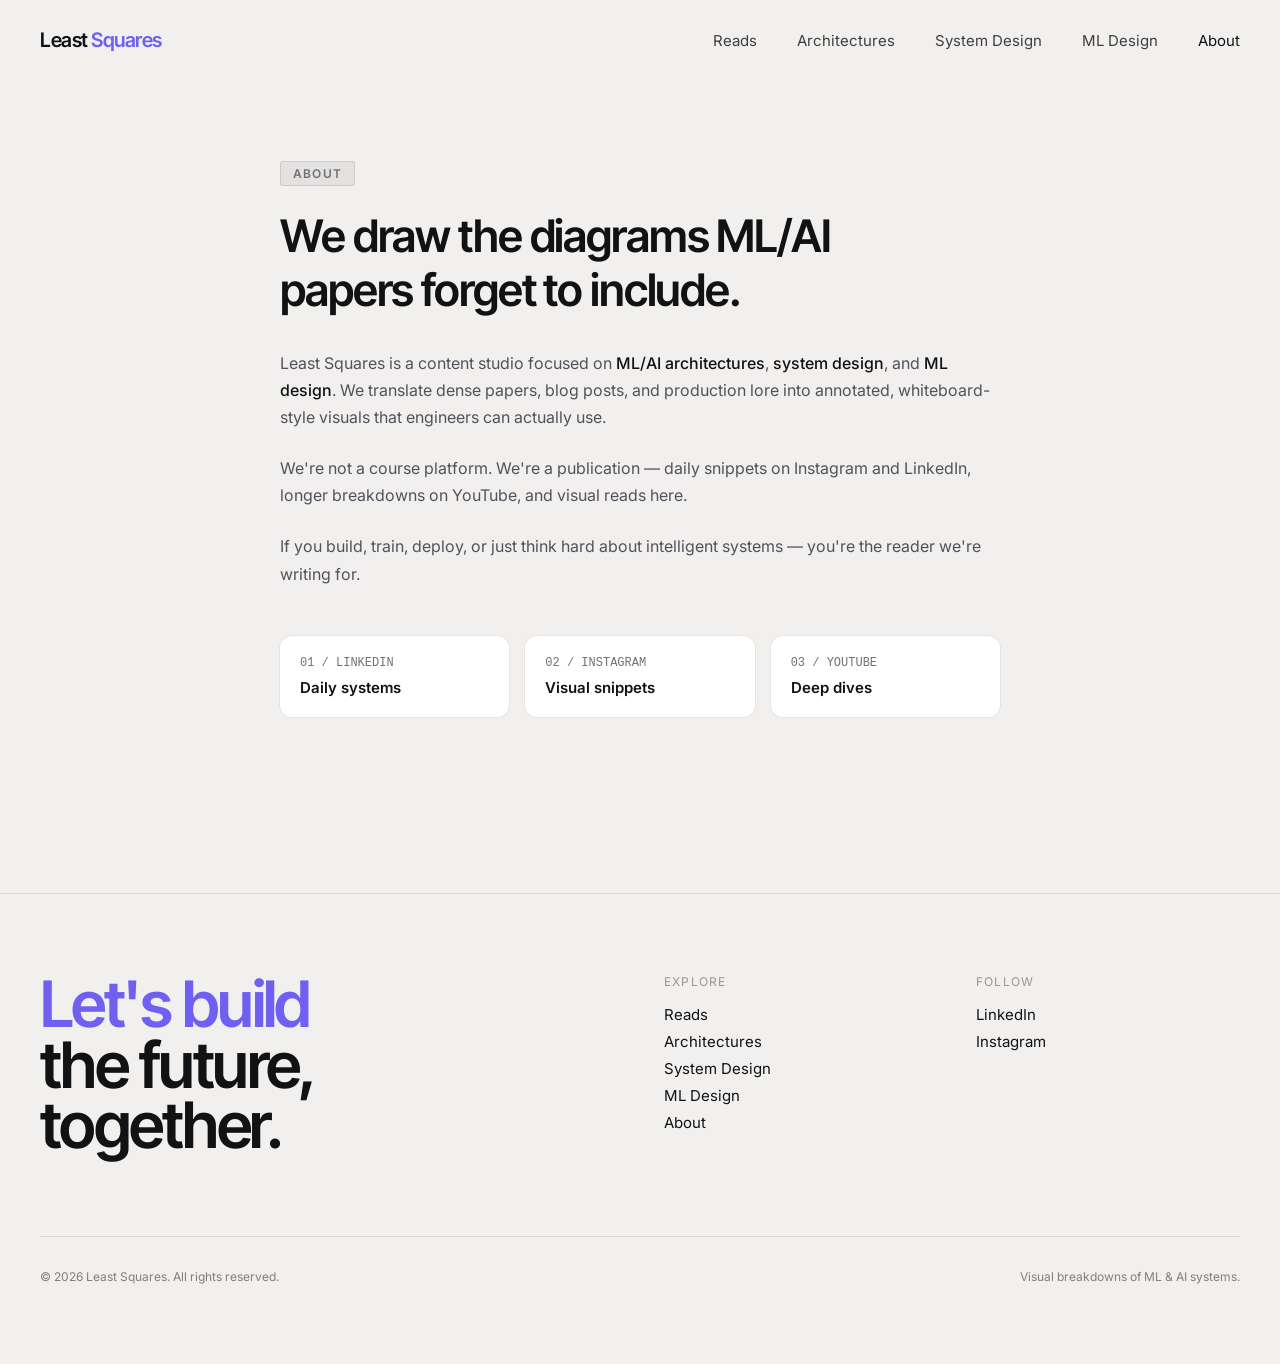
==== commit 2d425fc0: "[Add Read]: Speculative Decoding" ====
--- a/about.html
+++ b/about.html
@@ -27,12 +27,12 @@
       <a href="ml-design.html">ML Design</a>
       <a href="about.html" class="active">About</a>
     </nav>
-    <a href="https://www.youtube.com/" target="_blank" rel="noreferrer" class="subscribe-btn">
+    <!-- <a href="https://www.youtube.com/" target="_blank" rel="noreferrer" class="subscribe-btn">
       <span class="subscribe-label">Subscribe</span>
       <span class="icon-circle">
         <svg class="icon-arrow-right" viewBox="0 0 24 24"><line x1="5" y1="12" x2="19" y2="12"/><polyline points="12 5 19 12 12 19"/></svg>
       </span>
-    </a>
+    </a> -->
     <button class="mobile-menu-btn" id="menuBtn" aria-label="Toggle menu">
       <span></span><span></span><span></span>
     </button>
@@ -43,7 +43,7 @@
     <a href="system-design.html">System Design</a>
     <a href="ml-design.html">ML Design</a>
     <a href="about.html">About</a>
-    <a href="https://www.youtube.com/" target="_blank" rel="noreferrer">Subscribe →</a>
+    <!-- <a href="https://www.youtube.com/" target="_blank" rel="noreferrer">Subscribe →</a> -->
   </nav>
 </header>
 
@@ -92,7 +92,7 @@
     <div class="inner">
       <div class="footer-grid">
         <div class="footer-brand">
-          <h2 class="font-display">Let's build<br>the future,<br>together.</h2>
+          <h2 class="font-display"><span class="brand-color">Let's build</span><br>the future,<br>together.</h2>
         </div>
         <div class="footer-col">
           <p class="footer-col-label">Explore</p>
@@ -107,7 +107,7 @@
         <div class="footer-col">
           <p class="footer-col-label">Follow</p>
           <ul>
-            <li><a href="https://www.youtube.com/" target="_blank" rel="noreferrer">YouTube</a></li>
+            <!-- <li><a href="https://www.youtube.com/" target="_blank" rel="noreferrer">YouTube</a></li> -->
             <li><a href="https://www.linkedin.com/" target="_blank" rel="noreferrer">LinkedIn</a></li>
             <li><a href="https://www.instagram.com/" target="_blank" rel="noreferrer">Instagram</a></li>
           </ul>
--- a/styles.css
+++ b/styles.css
@@ -1516,7 +1516,7 @@
 
 /* Content */
 .reads-page .reads-content {
-  max-width: 720px;
+  max-width: 900px;
   margin: 0 auto;
   padding: 4rem 2.5rem 6rem;
 }
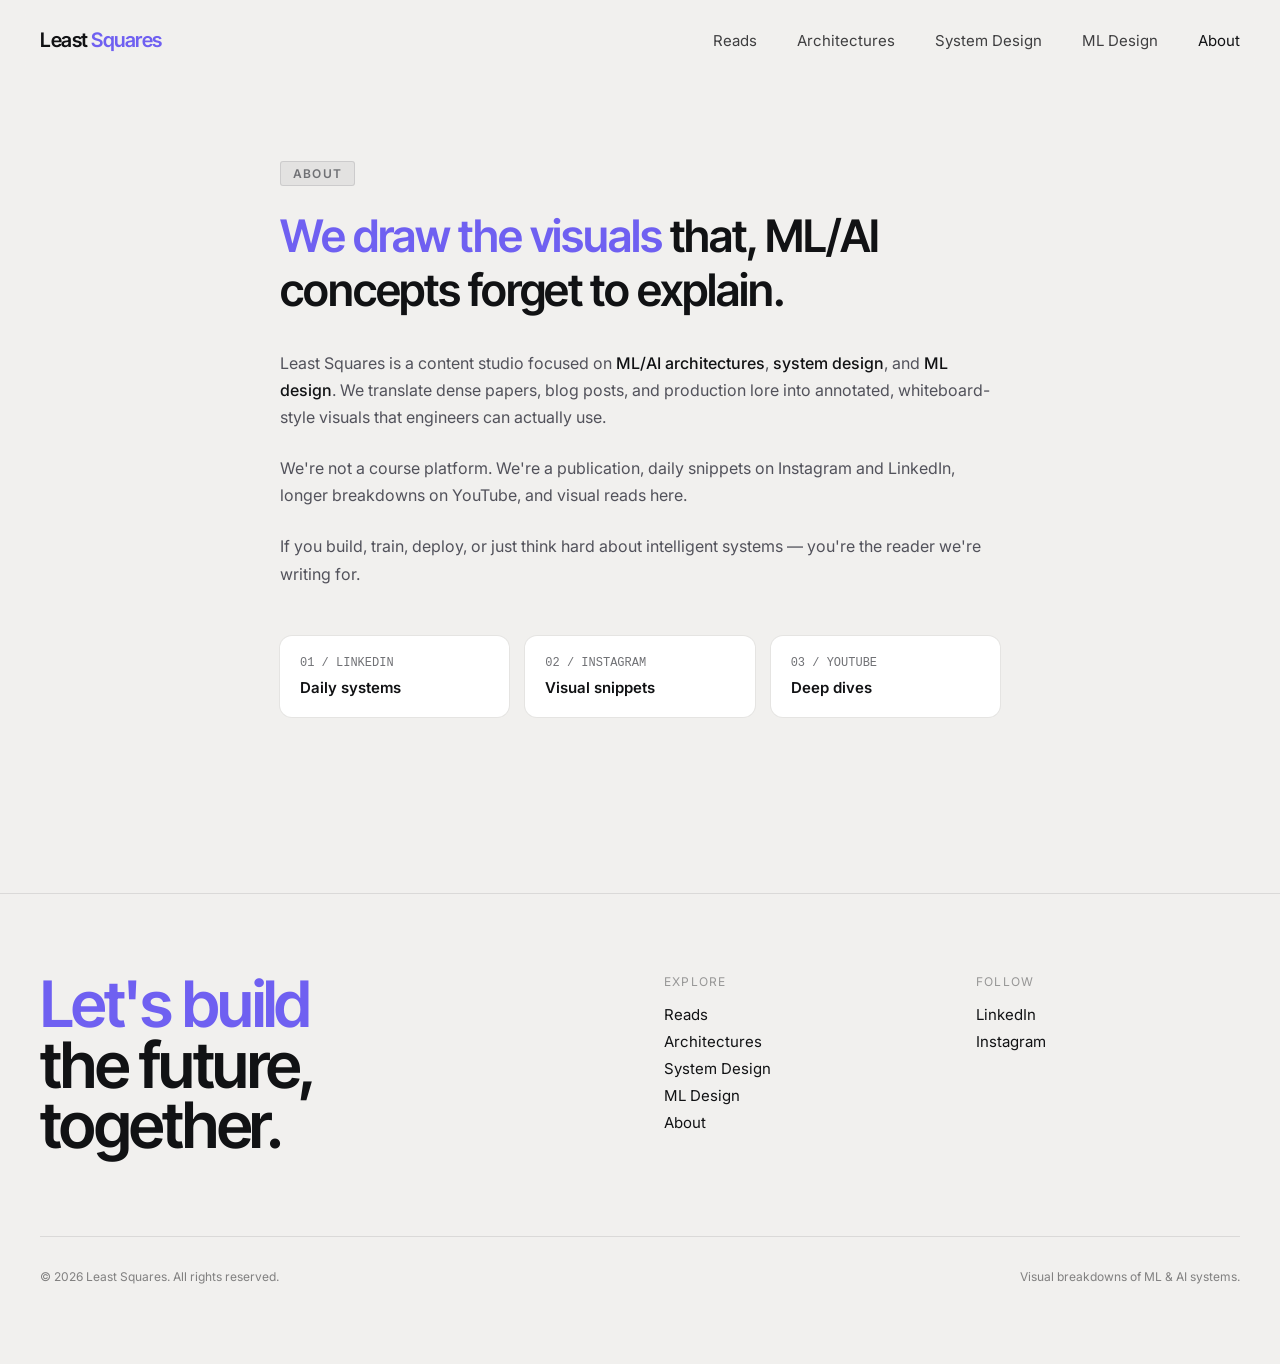
==== commit d2a2f76f: "[Update]: Final check for stable release" ====
--- a/about.html
+++ b/about.html
@@ -3,7 +3,8 @@
 <head>
   <meta charset="UTF-8" />
   <meta name="viewport" content="width=device-width, initial-scale=1.0" />
-  <title>About — Least Squares</title>
+  <title>About | Least Squares</title>
+  <link rel="icon" href="assets/logo/lslogo.ico">
   <meta name="description" content="Least Squares is a visual content brand for ML/AI engineers — architectures, system design and ML design, broken down on whiteboards." />
   <meta property="og:title" content="About — Least Squares" />
   <meta property="og:description" content="Visual ML/AI content for engineers and researchers." />
@@ -53,7 +54,7 @@
     <section>
       <div class="about-inner">
         <span class="about-badge">About</span>
-        <h1>We draw the diagrams ML/AI papers forget to include.</h1>
+        <h1><span class="brand-color">We draw the visuals</span> that, ML/AI concepts forget to explain.</h1>
         <div class="about-body">
           <p>
             Least Squares is a content studio focused on
@@ -62,7 +63,7 @@
             <span class="highlight">ML design</span>. We translate dense papers, blog posts, and production lore into annotated, whiteboard-style visuals that engineers can actually use.
           </p>
           <p>
-            We're not a course platform. We're a publication — daily snippets on Instagram and LinkedIn, longer breakdowns on YouTube, and visual reads here.
+            We're not a course platform. We're a publication, daily snippets on Instagram and LinkedIn, longer breakdowns on YouTube, and visual reads here.
           </p>
           <p>
             If you build, train, deploy, or just think hard about intelligent systems — you're the reader we're writing for.
@@ -70,11 +71,11 @@
         </div>
 
         <div class="about-channels">
-          <a href="https://www.linkedin.com/" target="_blank" rel="noreferrer" class="channel-card">
+          <a href="https://www.linkedin.com/company/least-squares" target="_blank" rel="noreferrer" class="channel-card">
             <div class="channel-num">01 / LINKEDIN</div>
             <div class="channel-label">Daily systems</div>
           </a>
-          <a href="https://www.instagram.com/" target="_blank" rel="noreferrer" class="channel-card">
+          <a href="https://www.instagram.com/leastsquaresindia?igsh=bHJ1dGNtOXZhd3dq&ut-m_source=qr" target="_blank" rel="noreferrer" class="channel-card">
             <div class="channel-num">02 / INSTAGRAM</div>
             <div class="channel-label">Visual snippets</div>
           </a>
@@ -108,8 +109,8 @@
           <p class="footer-col-label">Follow</p>
           <ul>
             <!-- <li><a href="https://www.youtube.com/" target="_blank" rel="noreferrer">YouTube</a></li> -->
-            <li><a href="https://www.linkedin.com/" target="_blank" rel="noreferrer">LinkedIn</a></li>
-            <li><a href="https://www.instagram.com/" target="_blank" rel="noreferrer">Instagram</a></li>
+            <li><a href="https://www.linkedin.com/company/least-squares" target="_blank" rel="noreferrer">LinkedIn</a></li>
+            <li><a href="https://www.instagram.com/leastsquaresindia?igsh=bHJ1dGNtOXZhd3dq&ut-m_source=qr" target="_blank" rel="noreferrer">Instagram</a></li>
           </ul>
         </div>
       </div>
--- a/styles.css
+++ b/styles.css
@@ -137,6 +137,20 @@
 
 .site-header .subscribe-btn:hover .icon-circle {
   transform: rotate(-25deg);
+}
+
+.read-now {
+  font-size: 18px;
+  color: rgb(90, 30, 255);
+  font-family: 'Courier New', Courier, monospace;
+  text-decoration: none;
+  display: inline-block;
+  transition: color 0.3s ease, transform 0.3s ease;
+}
+
+.read-now:hover {
+  color: #00c96b;
+  transform: translateX(4px);
 }
 
 /* Mobile nav toggle — hidden on desktop, shown only in mobile breakpoint */
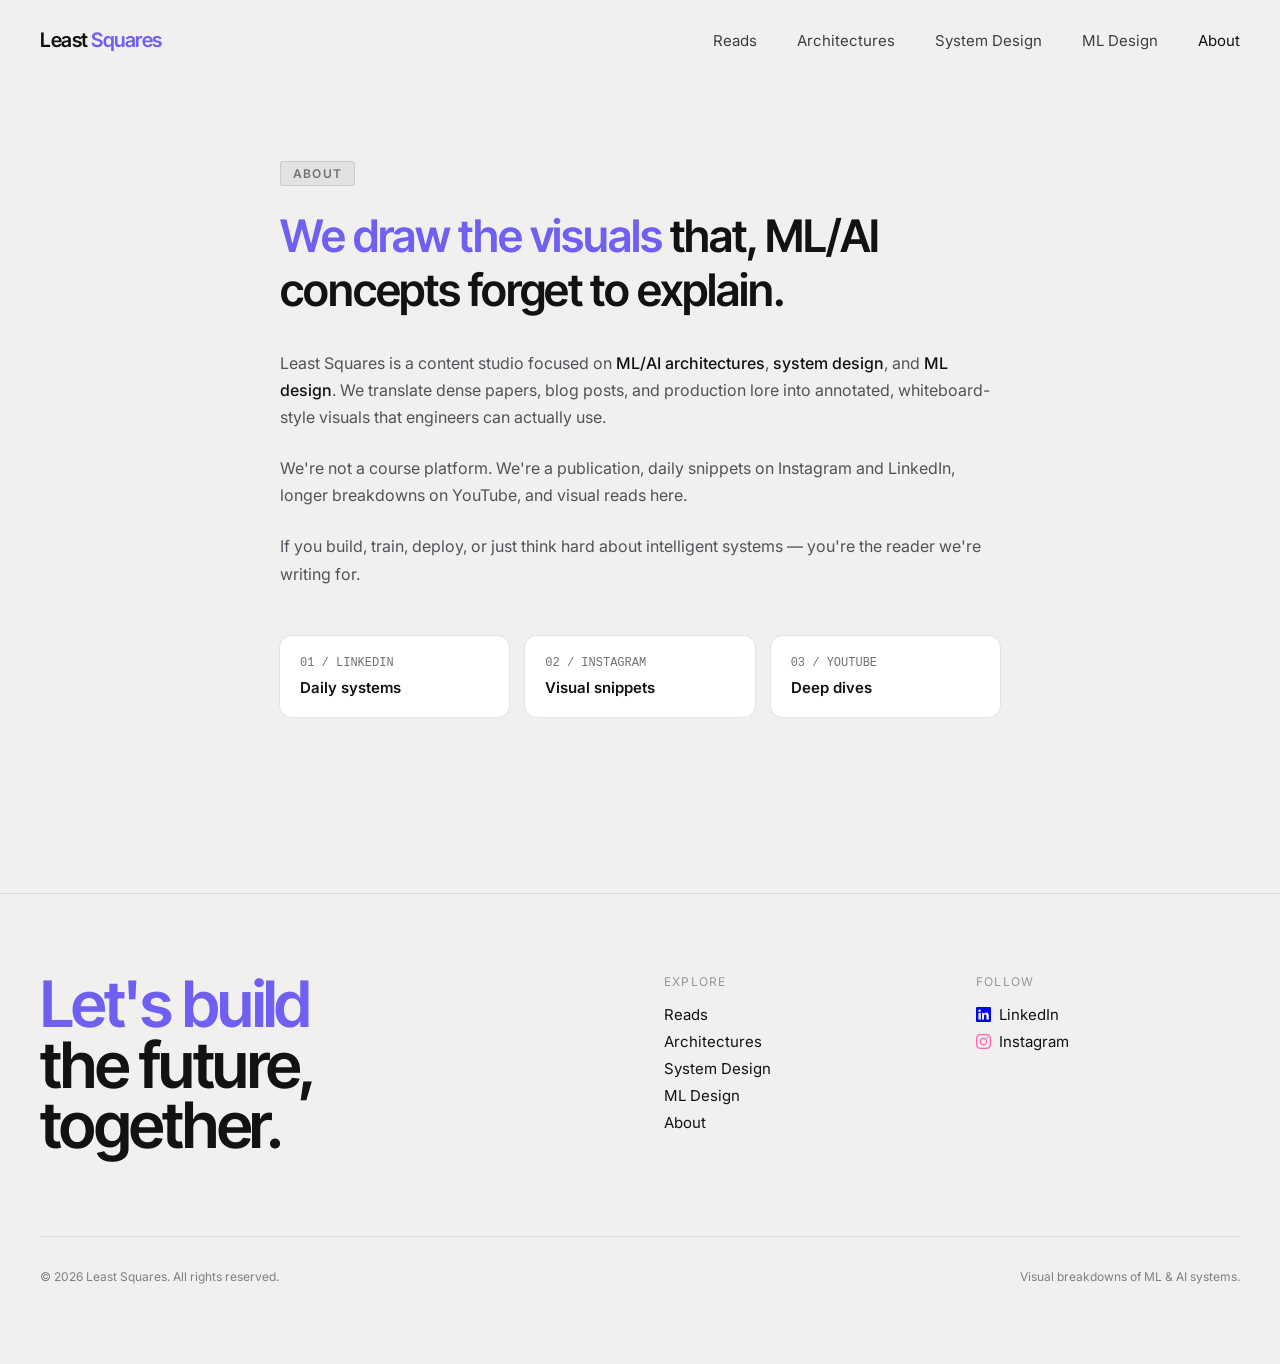
==== commit 8d2a0253: "[Update]: Add new blog in ML design" ====
--- a/about.html
+++ b/about.html
@@ -11,6 +11,7 @@
   <meta property="og:url" content="/about" />
   <link rel="canonical" href="/about" />
   <link rel="stylesheet" href="styles.css" />
+  <link rel="stylesheet" href="https://cdn.jsdelivr.net/npm/bootstrap-icons@1.11.3/font/bootstrap-icons.min.css">
 </head>
 <body>
 
@@ -109,8 +110,8 @@
           <p class="footer-col-label">Follow</p>
           <ul>
             <!-- <li><a href="https://www.youtube.com/" target="_blank" rel="noreferrer">YouTube</a></li> -->
-            <li><a href="https://www.linkedin.com/company/least-squares" target="_blank" rel="noreferrer">LinkedIn</a></li>
-            <li><a href="https://www.instagram.com/leastsquaresindia?igsh=bHJ1dGNtOXZhd3dq&ut-m_source=qr" target="_blank" rel="noreferrer">Instagram</a></li>
+            <li><a href="https://www.linkedin.com/company/least-squares" target="_blank" rel="noreferrer"><i class="bi bi-linkedin" style="color: blue;"></i>&nbsp;&nbsp;LinkedIn</a></li>
+            <li><a href="https://www.instagram.com/leastsquaresindia?igsh=bHJ1dGNtOXZhd3dq&ut-m_source=qr" target="_blank" rel="noreferrer"><i class="bi bi-instagram" style="color:hotpink;"></i>&nbsp;&nbsp;Instagram</a></li>
           </ul>
         </div>
       </div>
--- a/styles.css
+++ b/styles.css
@@ -530,7 +530,7 @@
 
 .reads-grid {
   display: grid;
-  grid-template-columns: repeat(2, 1fr);
+  grid-template-columns: repeat(3, 1fr);
   gap: 4rem;
 }
 
